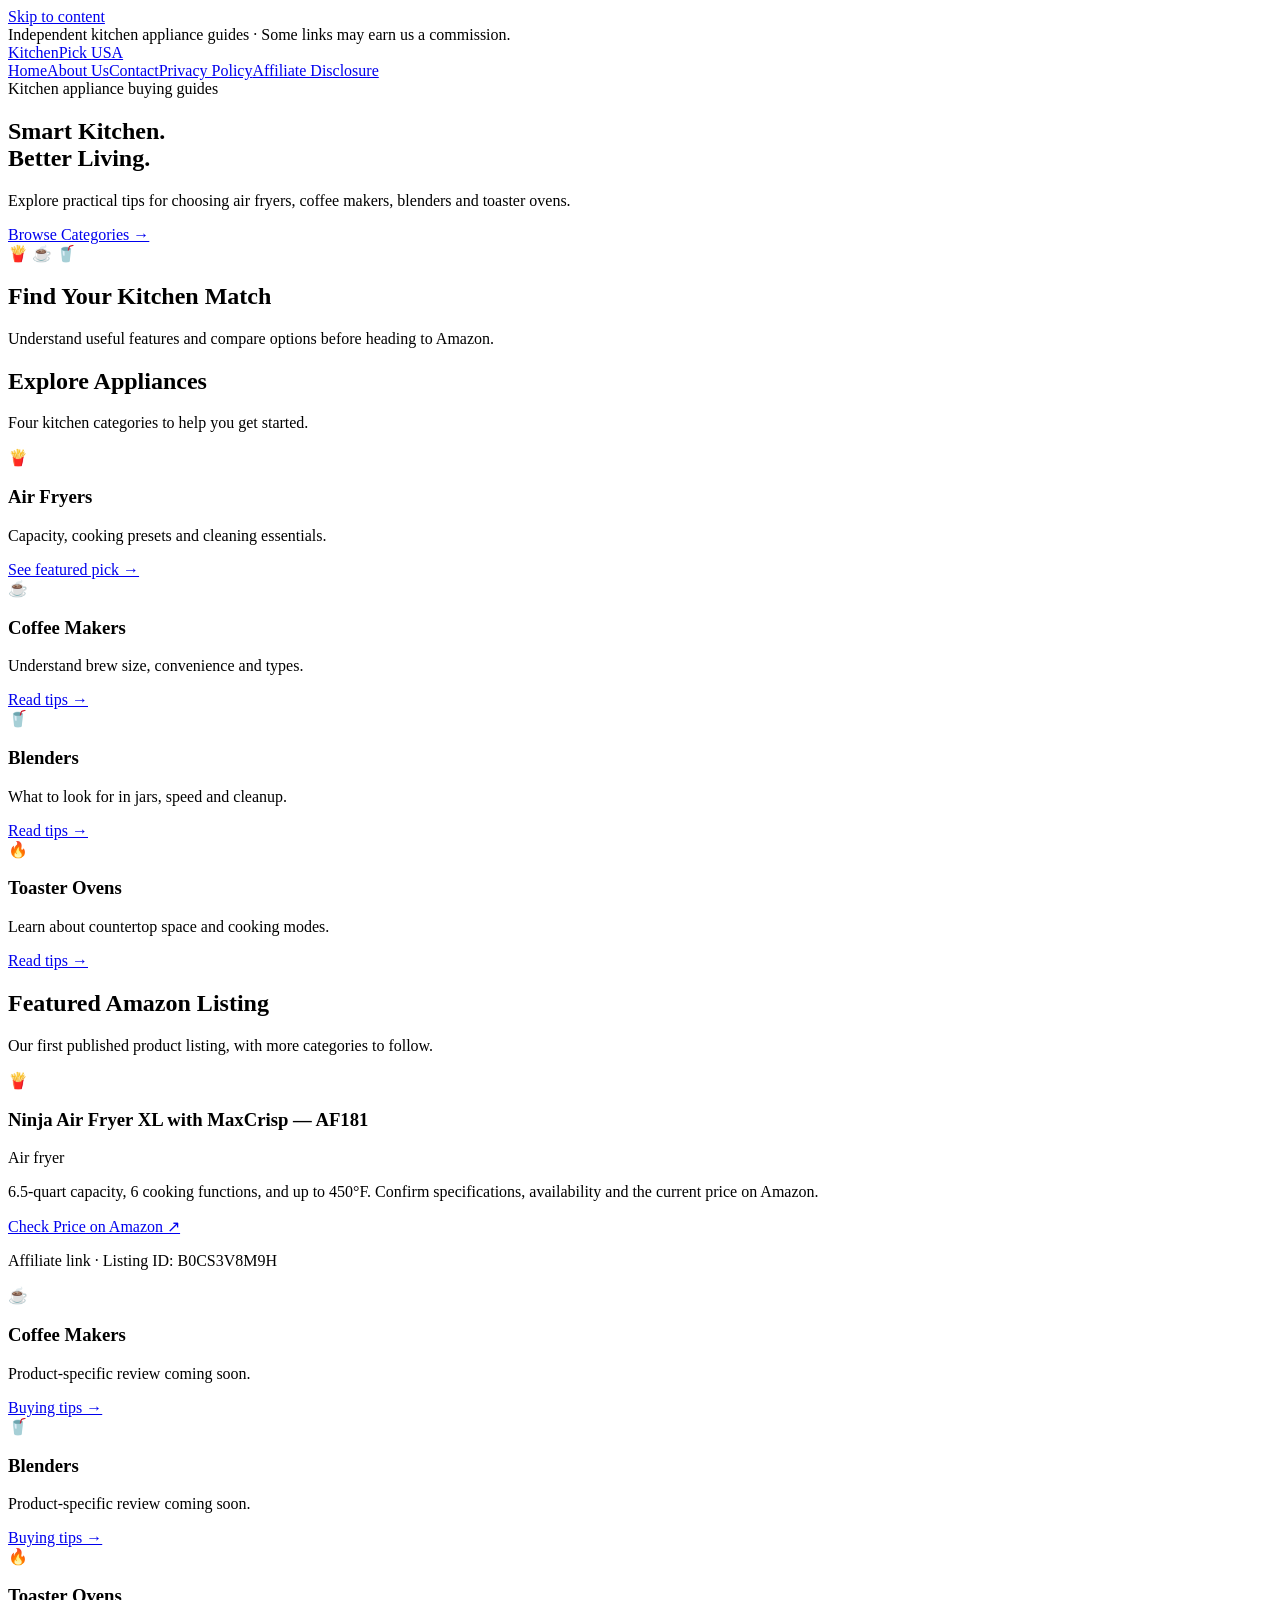
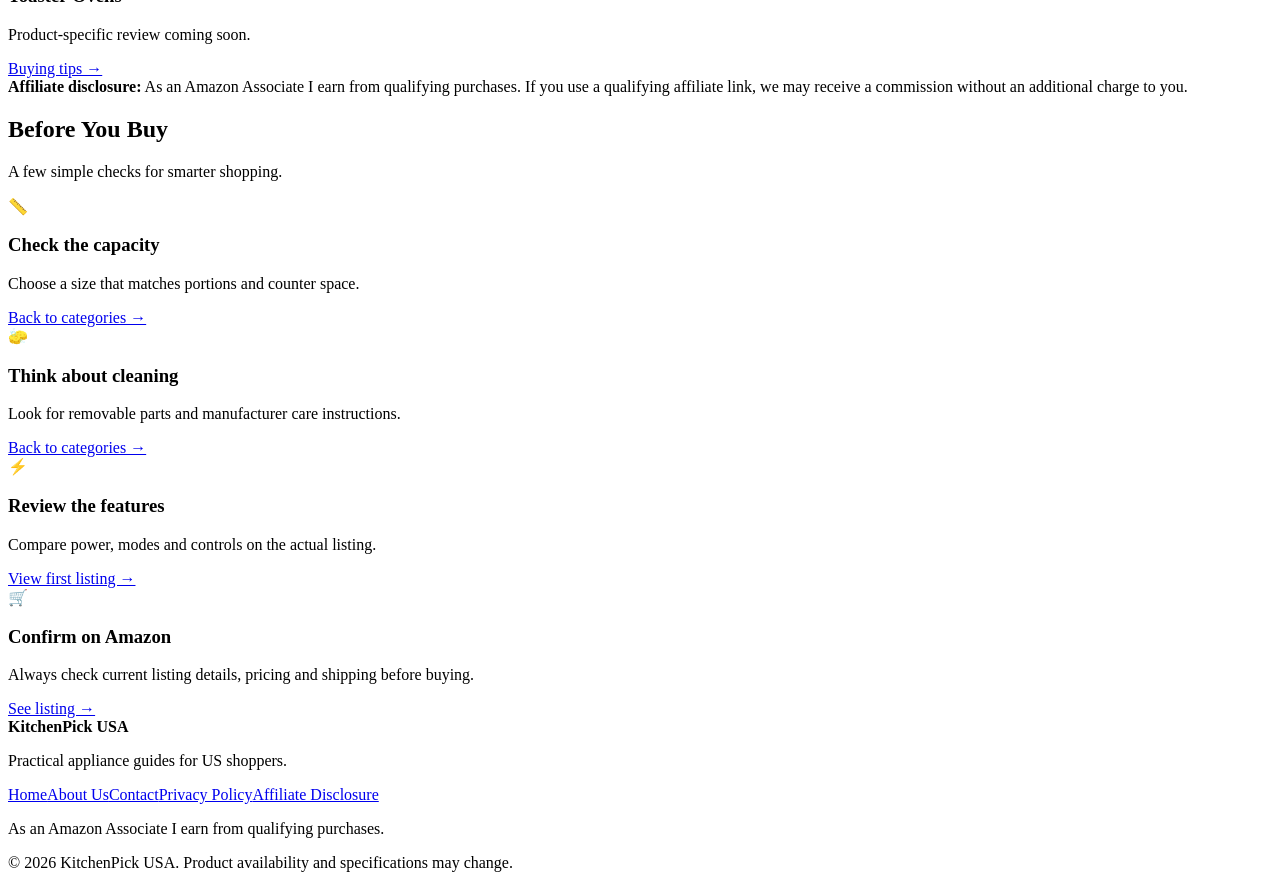
==== index.html @ 4606fb05 "Add files via upload" ====
<!doctype html><html lang="en"><head><meta charset="utf-8"><meta name="viewport" content="width=device-width,initial-scale=1"><meta name="description" content="Air fryer, coffee maker, blender and toaster oven buying guides for US shoppers."><title>Home | KitchenPick USA</title><link rel="stylesheet" href="styles.css"></head><body><a class="skip" href="#main">Skip to content</a><div class="notice">Independent kitchen appliance guides · Some links may earn us a commission.</div><header class="top"><div class="wrap"><a class="brand" href="index.html">KitchenPick <span>USA</span></a><nav aria-label="Main navigation"><a href="index.html" aria-current="page">Home</a><a href="about.html">About Us</a><a href="contact.html">Contact</a><a href="privacy.html">Privacy Policy</a><a href="affiliate-disclosure.html">Affiliate Disclosure</a></nav></div></header><main id="main"><section class="hero"><div class="wrap hero-grid"><div><div class="eyebrow">Kitchen appliance buying guides</div><h1>Smart Kitchen.<br>Better Living.</h1><p>Explore practical tips for choosing air fryers, coffee makers, blenders and toaster ovens.</p><a class="button" href="#categories">Browse Categories →</a></div><div class="hero-panel"><div class="symbols" aria-hidden="true">🍟 ☕ 🥤</div><h2>Find Your Kitchen Match</h2><p>Understand useful features and compare options before heading to Amazon.</p></div></div></section><section id="categories" class="section"><div class="wrap"><h2>Explore Appliances</h2><p class="lead">Four kitchen categories to help you get started.</p><div class="grid"><article class="card"><div class="emoji" aria-hidden="true">🍟</div><h3>Air Fryers</h3><p>Capacity, cooking presets and cleaning essentials.</p><a href="#featured">See featured pick →</a></article><article class="card"><div class="emoji" aria-hidden="true">☕</div><h3>Coffee Makers</h3><p>Understand brew size, convenience and types.</p><a href="#guides">Read tips →</a></article><article class="card"><div class="emoji" aria-hidden="true">🥤</div><h3>Blenders</h3><p>What to look for in jars, speed and cleanup.</p><a href="#guides">Read tips →</a></article><article class="card"><div class="emoji" aria-hidden="true">🔥</div><h3>Toaster Ovens</h3><p>Learn about countertop space and cooking modes.</p><a href="#guides">Read tips →</a></article></div></div></section><section id="featured" class="section soft"><div class="wrap"><h2>Featured Amazon Listing</h2><p class="lead">Our first published product listing, with more categories to follow.</p><div class="grid"><article class="card"><div class="emoji" aria-hidden="true">🍟</div><h3>Ninja Air Fryer XL with MaxCrisp — AF181</h3><span class="pill">Air fryer</span><p>6.5-quart capacity, 6 cooking functions, and up to 450°F. Confirm specifications, availability and the current price on Amazon.</p><a class="button" href="https://amzn.to/4i8RCLU" target="_blank" rel="sponsored nofollow noopener noreferrer">Check Price on Amazon ↗</a><p class="faint">Affiliate link · Listing ID: B0CS3V8M9H</p></article><article class="card"><div class="emoji" aria-hidden="true">☕</div><h3>Coffee Makers</h3><p>Product-specific review coming soon.</p><a href="#guides">Buying tips →</a></article><article class="card"><div class="emoji" aria-hidden="true">🥤</div><h3>Blenders</h3><p>Product-specific review coming soon.</p><a href="#guides">Buying tips →</a></article><article class="card"><div class="emoji" aria-hidden="true">🔥</div><h3>Toaster Ovens</h3><p>Product-specific review coming soon.</p><a href="#guides">Buying tips →</a></article></div><div class="disclosure"><strong>Affiliate disclosure:</strong> As an Amazon Associate I earn from qualifying purchases. If you use a qualifying affiliate link, we may receive a commission without an additional charge to you.</div></div></section><section id="guides" class="section"><div class="wrap"><h2>Before You Buy</h2><p class="lead">A few simple checks for smarter shopping.</p><div class="grid"><article class="card"><div class="emoji" aria-hidden="true">📏</div><h3>Check the capacity</h3><p>Choose a size that matches portions and counter space.</p><a href="#categories">Back to categories →</a></article><article class="card"><div class="emoji" aria-hidden="true">🧽</div><h3>Think about cleaning</h3><p>Look for removable parts and manufacturer care instructions.</p><a href="#categories">Back to categories →</a></article><article class="card"><div class="emoji" aria-hidden="true">⚡</div><h3>Review the features</h3><p>Compare power, modes and controls on the actual listing.</p><a href="#featured">View first listing →</a></article><article class="card"><div class="emoji" aria-hidden="true">🛒</div><h3>Confirm on Amazon</h3><p>Always check current listing details, pricing and shipping before buying.</p><a href="#featured">See listing →</a></article></div></div></section></main><footer><div class="wrap"><strong>KitchenPick USA</strong><p>Practical appliance guides for US shoppers.</p><div class="links"><a href="index.html" aria-current="page">Home</a><a href="about.html">About Us</a><a href="contact.html">Contact</a><a href="privacy.html">Privacy Policy</a><a href="affiliate-disclosure.html">Affiliate Disclosure</a></div><p>As an Amazon Associate I earn from qualifying purchases.</p><p>© 2026 KitchenPick USA. Product availability and specifications may change.</p></div></footer></body></html>
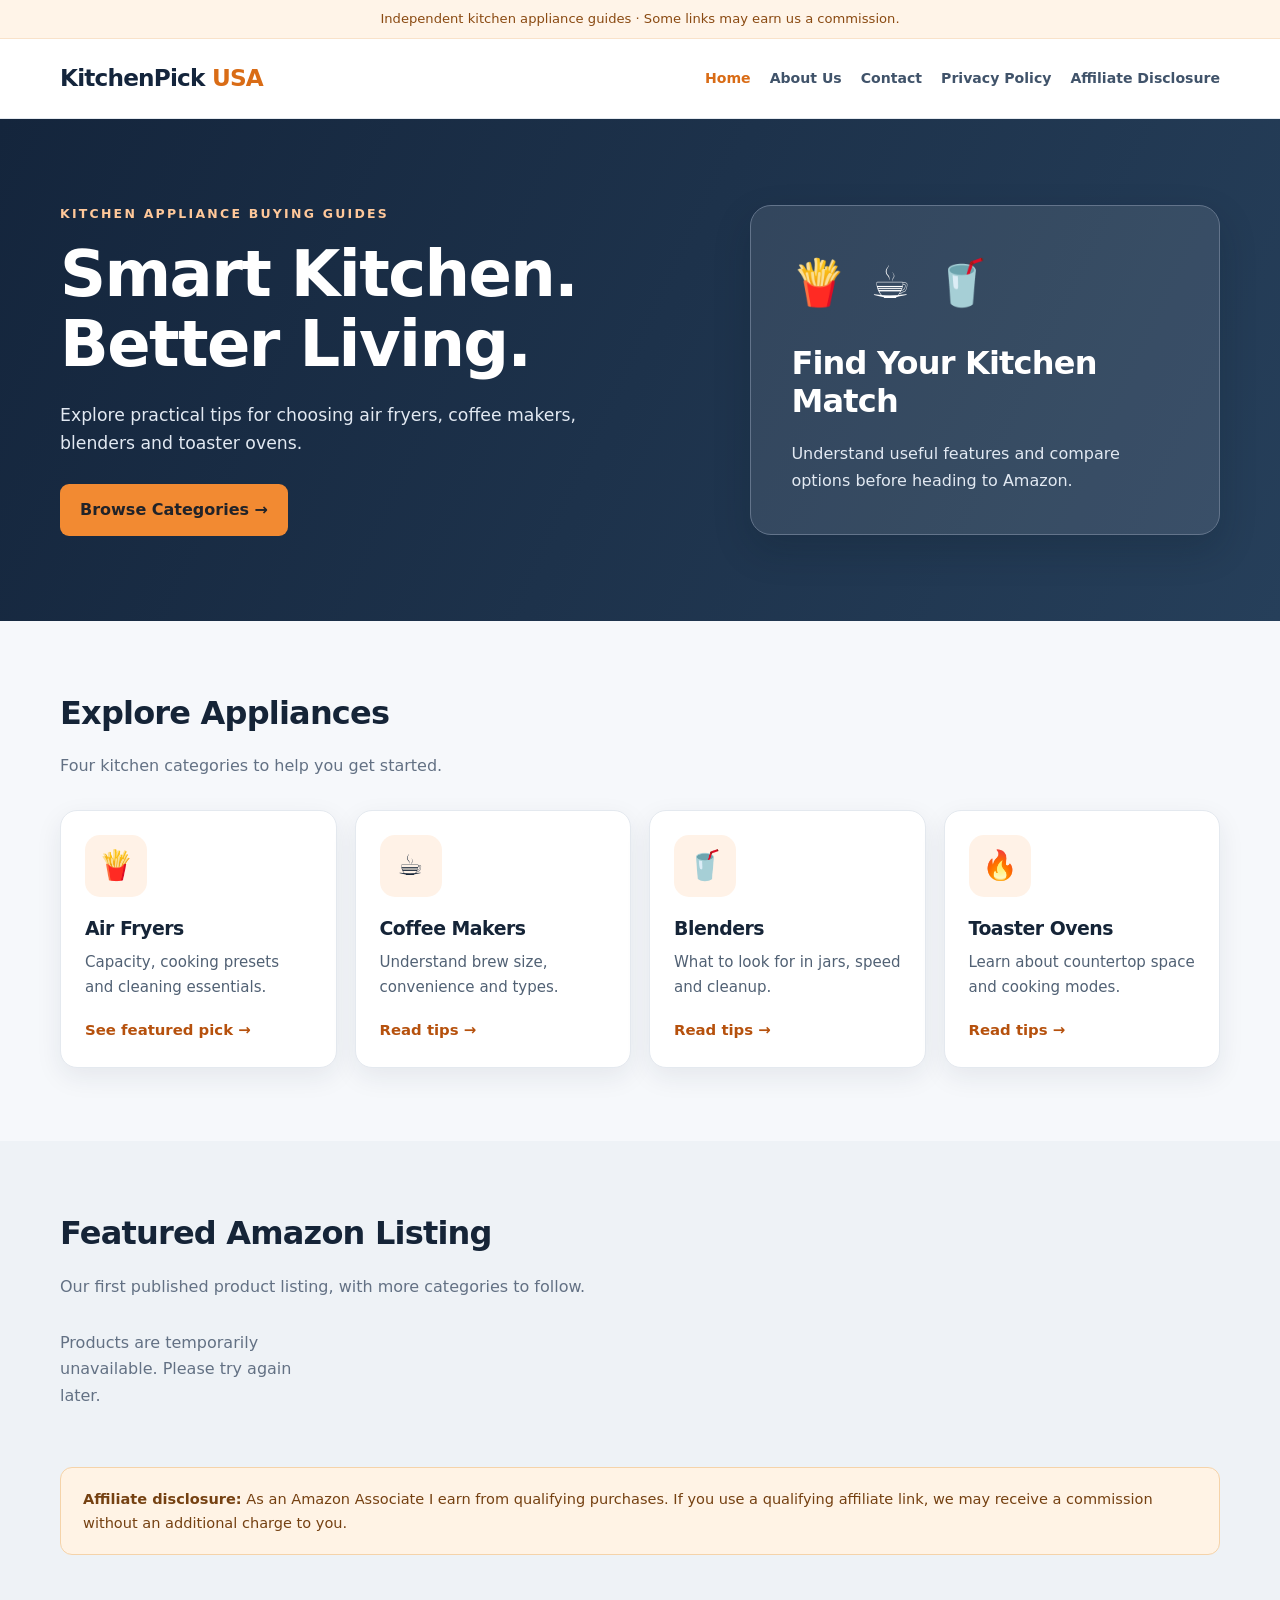
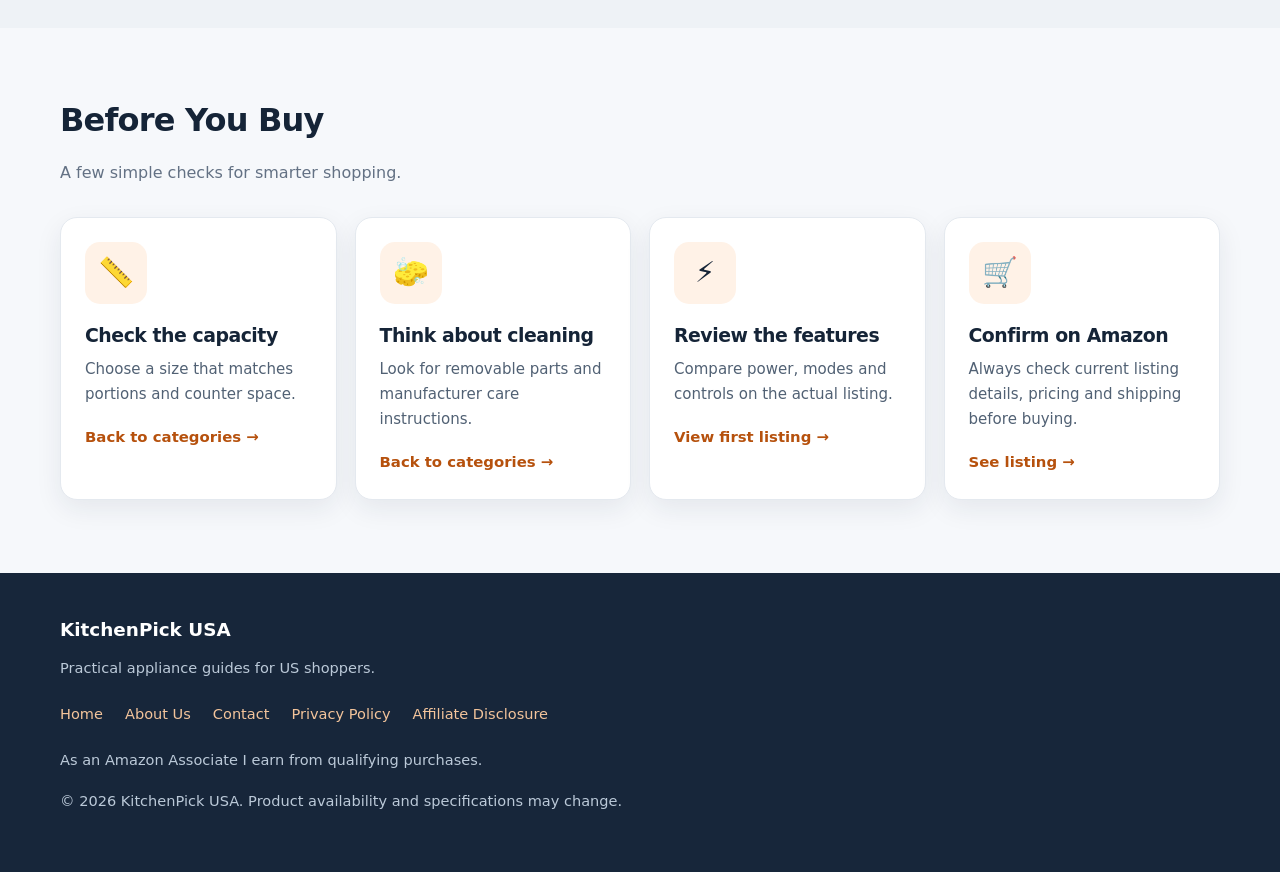
==== commit 6b66557b: "Add files via upload" ====
--- a/index.html
+++ b/index.html
@@ -1 +1 @@
-<!doctype html><html lang="en"><head><meta charset="utf-8"><meta name="viewport" content="width=device-width,initial-scale=1"><meta name="description" content="Air fryer, coffee maker, blender and toaster oven buying guides for US shoppers."><title>Home | KitchenPick USA</title><link rel="stylesheet" href="styles.css"></head><body><a class="skip" href="#main">Skip to content</a><div class="notice">Independent kitchen appliance guides · Some links may earn us a commission.</div><header class="top"><div class="wrap"><a class="brand" href="index.html">KitchenPick <span>USA</span></a><nav aria-label="Main navigation"><a href="index.html" aria-current="page">Home</a><a href="about.html">About Us</a><a href="contact.html">Contact</a><a href="privacy.html">Privacy Policy</a><a href="affiliate-disclosure.html">Affiliate Disclosure</a></nav></div></header><main id="main"><section class="hero"><div class="wrap hero-grid"><div><div class="eyebrow">Kitchen appliance buying guides</div><h1>Smart Kitchen.<br>Better Living.</h1><p>Explore practical tips for choosing air fryers, coffee makers, blenders and toaster ovens.</p><a class="button" href="#categories">Browse Categories →</a></div><div class="hero-panel"><div class="symbols" aria-hidden="true">🍟 ☕ 🥤</div><h2>Find Your Kitchen Match</h2><p>Understand useful features and compare options before heading to Amazon.</p></div></div></section><section id="categories" class="section"><div class="wrap"><h2>Explore Appliances</h2><p class="lead">Four kitchen categories to help you get started.</p><div class="grid"><article class="card"><div class="emoji" aria-hidden="true">🍟</div><h3>Air Fryers</h3><p>Capacity, cooking presets and cleaning essentials.</p><a href="#featured">See featured pick →</a></article><article class="card"><div class="emoji" aria-hidden="true">☕</div><h3>Coffee Makers</h3><p>Understand brew size, convenience and types.</p><a href="#guides">Read tips →</a></article><article class="card"><div class="emoji" aria-hidden="true">🥤</div><h3>Blenders</h3><p>What to look for in jars, speed and cleanup.</p><a href="#guides">Read tips →</a></article><article class="card"><div class="emoji" aria-hidden="true">🔥</div><h3>Toaster Ovens</h3><p>Learn about countertop space and cooking modes.</p><a href="#guides">Read tips →</a></article></div></div></section><section id="featured" class="section soft"><div class="wrap"><h2>Featured Amazon Listing</h2><p class="lead">Our first published product listing, with more categories to follow.</p><div class="grid"><article class="card"><div class="emoji" aria-hidden="true">🍟</div><h3>Ninja Air Fryer XL with MaxCrisp — AF181</h3><span class="pill">Air fryer</span><p>6.5-quart capacity, 6 cooking functions, and up to 450°F. Confirm specifications, availability and the current price on Amazon.</p><a class="button" href="https://amzn.to/4i8RCLU" target="_blank" rel="sponsored nofollow noopener noreferrer">Check Price on Amazon ↗</a><p class="faint">Affiliate link · Listing ID: B0CS3V8M9H</p></article><article class="card"><div class="emoji" aria-hidden="true">☕</div><h3>Coffee Makers</h3><p>Product-specific review coming soon.</p><a href="#guides">Buying tips →</a></article><article class="card"><div class="emoji" aria-hidden="true">🥤</div><h3>Blenders</h3><p>Product-specific review coming soon.</p><a href="#guides">Buying tips →</a></article><article class="card"><div class="emoji" aria-hidden="true">🔥</div><h3>Toaster Ovens</h3><p>Product-specific review coming soon.</p><a href="#guides">Buying tips →</a></article></div><div class="disclosure"><strong>Affiliate disclosure:</strong> As an Amazon Associate I earn from qualifying purchases. If you use a qualifying affiliate link, we may receive a commission without an additional charge to you.</div></div></section><section id="guides" class="section"><div class="wrap"><h2>Before You Buy</h2><p class="lead">A few simple checks for smarter shopping.</p><div class="grid"><article class="card"><div class="emoji" aria-hidden="true">📏</div><h3>Check the capacity</h3><p>Choose a size that matches portions and counter space.</p><a href="#categories">Back to categories →</a></article><article class="card"><div class="emoji" aria-hidden="true">🧽</div><h3>Think about cleaning</h3><p>Look for removable parts and manufacturer care instructions.</p><a href="#categories">Back to categories →</a></article><article class="card"><div class="emoji" aria-hidden="true">⚡</div><h3>Review the features</h3><p>Compare power, modes and controls on the actual listing.</p><a href="#featured">View first listing →</a></article><article class="card"><div class="emoji" aria-hidden="true">🛒</div><h3>Confirm on Amazon</h3><p>Always check current listing details, pricing and shipping before buying.</p><a href="#featured">See listing →</a></article></div></div></section></main><footer><div class="wrap"><strong>KitchenPick USA</strong><p>Practical appliance guides for US shoppers.</p><div class="links"><a href="index.html" aria-current="page">Home</a><a href="about.html">About Us</a><a href="contact.html">Contact</a><a href="privacy.html">Privacy Policy</a><a href="affiliate-disclosure.html">Affiliate Disclosure</a></div><p>As an Amazon Associate I earn from qualifying purchases.</p><p>© 2026 KitchenPick USA. Product availability and specifications may change.</p></div></footer></body></html>+<!doctype html><html lang="en"><head><meta charset="utf-8"><meta name="viewport" content="width=device-width,initial-scale=1"><meta name="description" content="Air fryer, coffee maker, blender and toaster oven buying guides for US shoppers."><title>Home | KitchenPick USA</title><link rel="stylesheet" href="styles.css"></head><body><a class="skip" href="#main">Skip to content</a><div class="notice">Independent kitchen appliance guides · Some links may earn us a commission.</div><header class="top"><div class="wrap"><a class="brand" href="index.html">KitchenPick <span>USA</span></a><nav aria-label="Main navigation"><a href="index.html" aria-current="page">Home</a><a href="about.html">About Us</a><a href="contact.html">Contact</a><a href="privacy.html">Privacy Policy</a><a href="affiliate-disclosure.html">Affiliate Disclosure</a></nav></div></header><main id="main"><section class="hero"><div class="wrap hero-grid"><div><div class="eyebrow">Kitchen appliance buying guides</div><h1>Smart Kitchen.<br>Better Living.</h1><p>Explore practical tips for choosing air fryers, coffee makers, blenders and toaster ovens.</p><a class="button" href="#categories">Browse Categories →</a></div><div class="hero-panel"><div class="symbols" aria-hidden="true">🍟 ☕ 🥤</div><h2>Find Your Kitchen Match</h2><p>Understand useful features and compare options before heading to Amazon.</p></div></div></section><section id="categories" class="section"><div class="wrap"><h2>Explore Appliances</h2><p class="lead">Four kitchen categories to help you get started.</p><div class="grid"><article class="card"><div class="emoji" aria-hidden="true">🍟</div><h3>Air Fryers</h3><p>Capacity, cooking presets and cleaning essentials.</p><a href="#featured">See featured pick →</a></article><article class="card"><div class="emoji" aria-hidden="true">☕</div><h3>Coffee Makers</h3><p>Understand brew size, convenience and types.</p><a href="#guides">Read tips →</a></article><article class="card"><div class="emoji" aria-hidden="true">🥤</div><h3>Blenders</h3><p>What to look for in jars, speed and cleanup.</p><a href="#guides">Read tips →</a></article><article class="card"><div class="emoji" aria-hidden="true">🔥</div><h3>Toaster Ovens</h3><p>Learn about countertop space and cooking modes.</p><a href="#guides">Read tips →</a></article></div></div></section><section id="featured" class="section soft"><div class="wrap"><h2>Featured Amazon Listing</h2><p class="lead">Our first published product listing, with more categories to follow.</p><div class="grid" id="product-grid"><p class="lead">Loading featured products…</p></div><div class="disclosure"><strong>Affiliate disclosure:</strong> As an Amazon Associate I earn from qualifying purchases. If you use a qualifying affiliate link, we may receive a commission without an additional charge to you.</div></div></section><section id="guides" class="section"><div class="wrap"><h2>Before You Buy</h2><p class="lead">A few simple checks for smarter shopping.</p><div class="grid"><article class="card"><div class="emoji" aria-hidden="true">📏</div><h3>Check the capacity</h3><p>Choose a size that matches portions and counter space.</p><a href="#categories">Back to categories →</a></article><article class="card"><div class="emoji" aria-hidden="true">🧽</div><h3>Think about cleaning</h3><p>Look for removable parts and manufacturer care instructions.</p><a href="#categories">Back to categories →</a></article><article class="card"><div class="emoji" aria-hidden="true">⚡</div><h3>Review the features</h3><p>Compare power, modes and controls on the actual listing.</p><a href="#featured">View first listing →</a></article><article class="card"><div class="emoji" aria-hidden="true">🛒</div><h3>Confirm on Amazon</h3><p>Always check current listing details, pricing and shipping before buying.</p><a href="#featured">See listing →</a></article></div></div></section></main><footer><div class="wrap"><strong>KitchenPick USA</strong><p>Practical appliance guides for US shoppers.</p><div class="links"><a href="index.html" aria-current="page">Home</a><a href="about.html">About Us</a><a href="contact.html">Contact</a><a href="privacy.html">Privacy Policy</a><a href="affiliate-disclosure.html">Affiliate Disclosure</a></div><p>As an Amazon Associate I earn from qualifying purchases.</p><p>© 2026 KitchenPick USA. Product availability and specifications may change.</p></div></footer><script src="products.js" defer></script></body></html>
--- a/styles.css
+++ b/styles.css
@@ -0,0 +1,59 @@
+/* KitchenPick USA — responsive stylesheet for the existing five HTML pages. */
+:root{color-scheme:light;--ink:#152437;--muted:#637184;--navy:#14253c;--navy2:#263f5a;--orange:#f28a32;--orange2:#d96c16;--bg:#f6f8fb;--line:#e4e9ef;--white:#fff;--shadow:0 9px 27px rgba(24,42,67,.08)}
+*{box-sizing:border-box}
+html{scroll-behavior:smooth}
+body{margin:0;font:16px/1.65 system-ui,-apple-system,"Segoe UI",Arial,sans-serif;color:var(--ink);background:var(--bg)}
+a{color:#b6510d;text-underline-offset:3px}
+a:hover{color:var(--orange2)}
+.wrap{width:min(1160px,calc(100% - 36px));margin:0 auto}
+.skip{position:absolute;left:-9999px;top:0;background:#fff;padding:12px;z-index:100}
+.skip:focus{left:12px}
+.notice{background:#fff4e8;border-bottom:1px solid #f9e2ca;color:#8a4a12;text-align:center;padding:8px 15px;font-size:.82rem}
+.top{background:#fff;border-bottom:1px solid var(--line)}
+.top>.wrap{display:flex;justify-content:space-between;align-items:center;gap:20px;min-height:79px}
+.brand{color:var(--navy);font-size:1.45rem;font-weight:850;letter-spacing:-.035em;text-decoration:none;white-space:nowrap}
+.brand span{color:var(--orange2)}
+.top nav{display:flex;align-items:center;justify-content:flex-end;gap:19px;flex-wrap:wrap}
+.top nav a{font-size:.88rem;text-decoration:none;font-weight:650;color:#40536a}
+.top nav a:hover,.top nav a[aria-current="page"]{color:var(--orange2)}
+.hero{background:linear-gradient(115deg,var(--navy) 0%,var(--navy2) 100%);color:#fff;padding:85px 0}
+.hero-grid{display:grid;grid-template-columns:1.15fr .85fr;align-items:center;gap:55px}
+.eyebrow{text-transform:uppercase;letter-spacing:.18em;color:#ffc89a;font-size:.78rem;font-weight:750}
+h1,h2,h3{line-height:1.2;margin:0 0 .65em;letter-spacing:-.025em}
+h1{font-size:clamp(2.8rem,5vw,4.7rem);line-height:1.09;margin:16px 0 21px}
+h2{font-size:clamp(1.65rem,2.5vw,2.25rem)}
+h3{font-size:1.18rem}
+p{margin:0 0 17px}
+.hero p{color:#e2e9f2;font-size:1.08rem;max-width:590px}
+.button{display:inline-block;background:var(--orange);border:1px solid transparent;border-radius:9px;padding:12px 19px;font-weight:750;text-decoration:none;color:#212329;margin-top:9px}
+.button:hover{background:#ffa454;color:#212329}
+.hero-panel{padding:40px;border:1px solid #63748b;background:rgba(255,255,255,.095);border-radius:21px;box-shadow:0 15px 37px #0b192333}
+.hero-panel p{font-size:1rem;margin:0}
+.symbols{font-size:2.8rem;letter-spacing:.1em;margin-bottom:24px}
+.section{padding:73px 0}
+.section.soft{background:#eef2f6}
+.lead{color:var(--muted);margin-bottom:30px}
+.grid{display:grid;grid-template-columns:repeat(4,minmax(0,1fr));gap:18px}
+.card{background:#fff;border:1px solid var(--line);border-radius:17px;padding:24px;box-shadow:var(--shadow);min-width:0}
+.card h3{margin-bottom:11px}
+.card p{color:#516174;font-size:.94rem}
+.card a:not(.button){font-weight:700;text-decoration:none;font-size:.93rem}
+.emoji{width:62px;height:62px;background:#fff2e7;display:flex;align-items:center;justify-content:center;border-radius:15px;font-size:1.8rem;margin-bottom:20px}
+.pill{display:inline-block;border-radius:100px;background:#e9f6ee;color:#1b7748;padding:3px 10px;font-size:.76rem;font-weight:720;margin-bottom:12px}
+.faint{font-size:.79rem!important;color:#7d8997!important;margin-top:15px}
+.disclosure{margin-top:28px;padding:19px 22px;background:#fff3e5;border:1px solid #f5d3a9;border-radius:12px;color:#754112;font-size:.91rem}
+.content{padding:65px 0;min-height:50vh}
+.paper{max-width:850px;background:#fff;border:1px solid var(--line);border-radius:18px;padding:clamp(22px,5vw,50px);box-shadow:var(--shadow)}
+.paper h1{font-size:clamp(2.1rem,4vw,3rem);color:var(--navy)}
+.paper h2{font-size:1.45rem;margin-top:28px}
+.paper p,.paper li{color:#4f5e70}
+.alert,.placeholder{padding:13px 17px;background:#fff5dc;border:1px solid #ebd29d;border-radius:9px;margin-bottom:21px;color:#724f16}
+footer{background:#17263a;color:#dbe3ed;padding:42px 0;font-size:.91rem}
+footer strong{color:#fff;font-size:1.15rem}
+footer p{color:#bbc9d8;margin-top:10px}
+footer .links{display:flex;flex-wrap:wrap;gap:13px 22px;margin:22px 0}
+footer .links a{color:#f3c49b;text-decoration:none}
+@media(max-width:980px){.grid{grid-template-columns:repeat(2,minmax(0,1fr))}.hero-grid{gap:30px}.top>.wrap{align-items:flex-start;flex-direction:column;padding:16px 0}.top nav{justify-content:flex-start}}
+@media(max-width:680px){.wrap{width:min(100% - 28px,1160px)}.hero{padding:57px 0}.hero-grid{grid-template-columns:1fr}.hero-panel{padding:26px}.grid{grid-template-columns:1fr}.section{padding:49px 0}.card{padding:21px}.top nav{gap:10px 17px}.top nav a{font-size:.84rem}}
+
+.product-photo{display:block;width:100%;height:190px;object-fit:contain;border-radius:12px;background:#fff;margin-bottom:15px}
